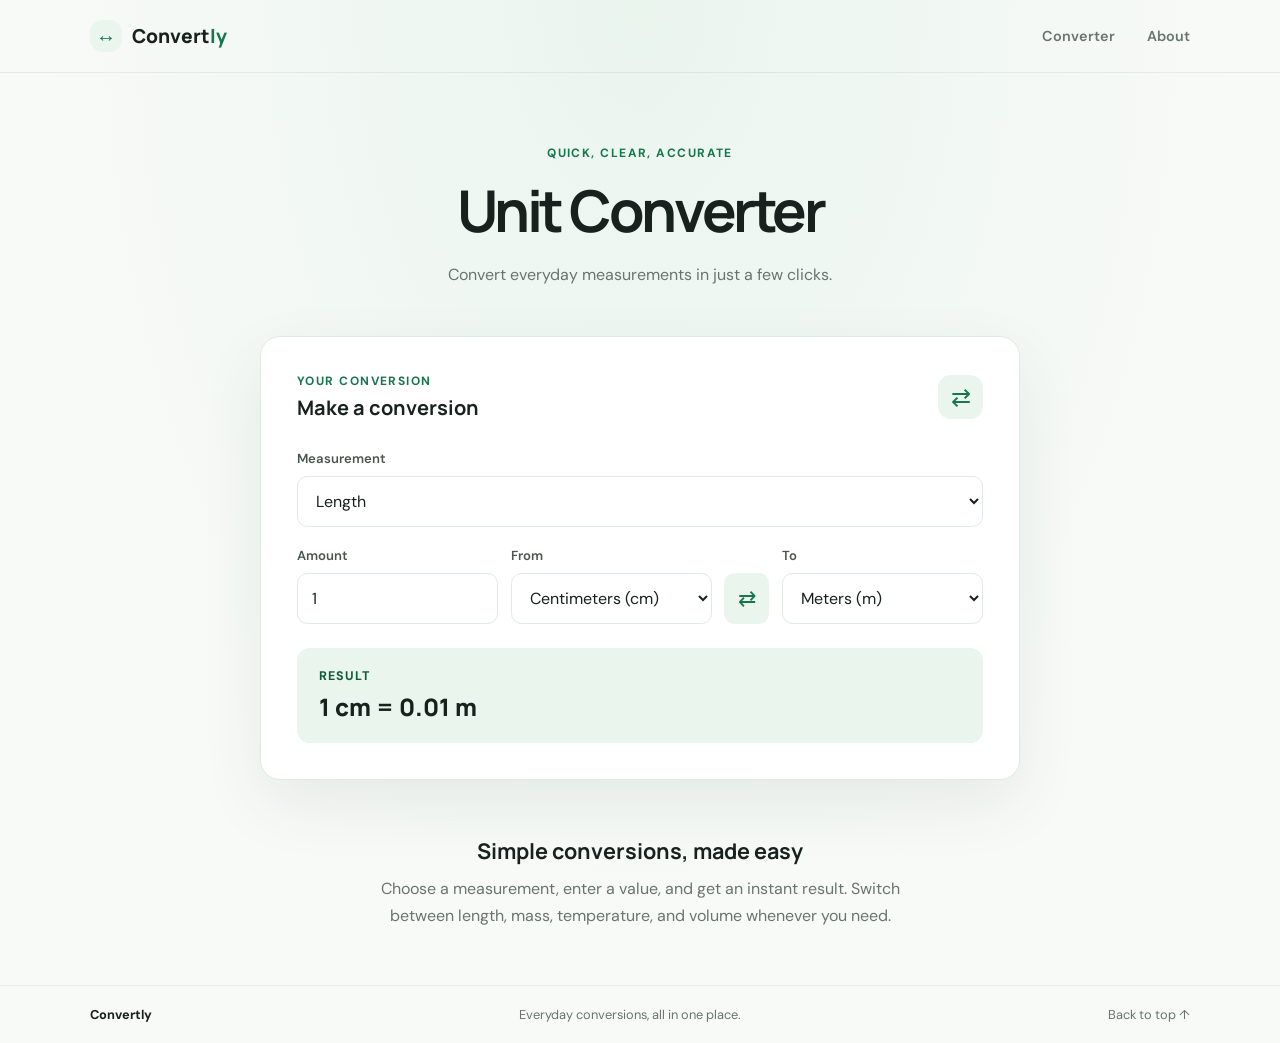
==== unit-converter.html @ 66345532 "Unit Converter First commit" ====
<!doctype html>
<html lang="en">
  <head>
    <meta charset="utf-8">
    <meta name="viewport" content="width=device-width, initial-scale=1">
    <meta name="description" content="A simple, easy-to-use unit converter.">
    <title>Unit Converter</title>
    <link rel="stylesheet" href="unit-converter.css">
    <script src="unit-converter.js" defer></script>
  </head>
  <body>
    <header class="site-header" id="top">
      <a class="brand" href="#top" aria-label="Unit Converter home">
        <span class="brand-mark" aria-hidden="true">↔</span>
        <span>Convert<span class="brand-accent">ly</span></span>
      </a>
      <nav class="site-nav" aria-label="Main navigation">
        <a href="#converter">Converter</a>
        <a href="#about">About</a>
      </nav>
    </header>

    <main>
      <section class="intro" aria-labelledby="page-title">
        <p class="eyebrow">Quick, clear, accurate</p>
        <h1 id="page-title">Unit Converter</h1>
        <p>Convert everyday measurements in just a few clicks.</p>
      </section>

      <section class="converter-card" id="converter" aria-labelledby="converter-title">
        <div class="card-heading">
          <div>
            <p class="eyebrow">Your conversion</p>
            <h2 id="converter-title">Make a conversion</h2>
          </div>
          <span class="card-icon" aria-hidden="true">⇄</span>
        </div>

        <div class="field category-field">
          <label for="category">Measurement</label>
          <select id="category" name="category">
            <option value="length">Length</option>
            <option value="mass">Mass</option>
            <option value="temperature">Temperature</option>
            <option value="volume">Volume</option>
          </select>
        </div>

        <div class="conversion-fields">
          <div class="field">
            <label for="amount">Amount</label>
            <input id="amount" name="amount" type="number" value="1" step="any" inputmode="decimal">
          </div>
          <div class="field">
            <label for="from-unit">From</label>
            <select id="from-unit" name="from-unit"></select>
          </div>
          <button class="swap-button" id="swap" type="button" aria-label="Swap units" title="Swap units">
            <span aria-hidden="true">⇄</span>
          </button>
          <div class="field">
            <label for="to-unit">To</label>
            <select id="to-unit" name="to-unit"></select>
          </div>
        </div>

        <div class="result" aria-live="polite" aria-atomic="true">
          <p class="result-label">Result</p>
          <output id="result" for="amount from-unit to-unit">100 cm = 1 m</output>
        </div>
      </section>

      <section class="about" id="about" aria-labelledby="about-title">
        <h2 id="about-title">Simple conversions, made easy</h2>
        <p>Choose a measurement, enter a value, and get an instant result. Switch between length, mass, temperature, and volume whenever you need.</p>
      </section>
    </main>

    <footer class="site-footer">
      <span>Convertly</span>
      <span>Everyday conversions, all in one place.</span>
      <a href="#top">Back to top ↑</a>
    </footer>
  </body>
</html>
---- unit-converter.css ----
@import url("https://fonts.googleapis.com/css2?family=DM+Sans:wght@400;500;600;700&family=Manrope:wght@500;600;700;800&display=swap");

:root {
  color-scheme: light;
  --ink: #17211d;
  --muted: #68756e;
  --green: #18764d;
  --green-dark: #105b3a;
  --mint: #eaf5ee;
  --line: #e1e9e3;
  --surface: #ffffff;
  font-family: "DM Sans", sans-serif;
  font-synthesis: none;
  text-rendering: optimizeLegibility;
}

* {
  box-sizing: border-box;
}

html {
  scroll-behavior: smooth;
}

body {
  min-width: 320px;
  min-height: 100vh;
  margin: 0;
  display: flex;
  flex-direction: column;
  color: var(--ink);
  background:
    radial-gradient(ellipse at 50% 0, #eaf5ee 0, transparent 38rem),
    #f8faf8;
}

a {
  color: inherit;
  text-decoration: none;
}

.site-header,
.site-footer {
  display: flex;
  align-items: center;
  justify-content: space-between;
  padding: 1.25rem max(6vw, calc((100vw - 1100px) / 2));
}

.site-header {
  border-bottom: 1px solid rgb(23 33 29 / 7%);
}

.brand {
  display: inline-flex;
  align-items: center;
  gap: 0.65rem;
  font-family: "Manrope", sans-serif;
  font-size: 1.2rem;
  font-weight: 800;
}

.brand-mark,
.card-icon {
  display: grid;
  place-items: center;
  color: var(--green);
  background: var(--mint);
  border-radius: 0.8rem;
}

.brand-mark {
  width: 2rem;
  height: 2rem;
  font-size: 1.25rem;
}

.brand-accent {
  color: var(--green);
}

.site-nav {
  display: flex;
  gap: 2rem;
  color: var(--muted);
  font-size: 0.9rem;
  font-weight: 600;
}

.site-nav a:hover,
.site-footer a:hover {
  color: var(--green);
}

main {
  width: min(100% - 2rem, 760px);
  margin: 0 auto;
  flex: 1;
}

.intro {
  padding: 4.5rem 1rem 2rem;
  text-align: center;
}

.eyebrow {
  margin: 0 0 0.65rem;
  color: var(--green);
  font-size: 0.75rem;
  font-weight: 700;
  letter-spacing: 0.12em;
  text-transform: uppercase;
}

h1,
h2,
p {
  margin-top: 0;
}

h1,
h2 {
  font-family: "Manrope", sans-serif;
}

h1 {
  margin-bottom: 0.7rem;
  font-size: clamp(2.4rem, 7vw, 3.6rem);
  letter-spacing: -0.06em;
}

.intro > p:last-child,
.about p {
  color: var(--muted);
  line-height: 1.7;
}

.converter-card {
  padding: clamp(1.25rem, 5vw, 2.25rem);
  background: var(--surface);
  border: 1px solid var(--line);
  border-radius: 1.25rem;
  box-shadow: 0 1.5rem 4rem rgb(24 64 42 / 8%);
}

.card-heading {
  display: flex;
  align-items: center;
  justify-content: space-between;
  margin-bottom: 1.8rem;
}

.card-heading .eyebrow {
  margin-bottom: 0.35rem;
}

.card-heading h2 {
  margin-bottom: 0;
  font-size: 1.25rem;
}

.card-icon {
  width: 2.8rem;
  height: 2.8rem;
  font-size: 1.5rem;
}

.field {
  display: grid;
  min-width: 0;
  gap: 0.55rem;
}

.field label {
  color: #48564e;
  font-size: 0.82rem;
  font-weight: 600;
}

.field select,
.field input {
  width: 100%;
  min-height: 3.2rem;
  padding: 0 0.9rem;
  color: var(--ink);
  background: #fff;
  border: 1px solid var(--line);
  border-radius: 0.65rem;
  font: inherit;
}

.field select:focus,
.field input:focus,
.swap-button:focus-visible,
a:focus-visible {
  outline: 3px solid rgb(24 118 77 / 25%);
  outline-offset: 2px;
  border-color: var(--green);
}

.category-field {
  margin-bottom: 1.25rem;
}

.conversion-fields {
  display: grid;
  grid-template-columns: minmax(0, 1fr) minmax(0, 1fr) 2.8rem minmax(0, 1fr);
  align-items: end;
  gap: 0.8rem;
}

.swap-button {
  width: 2.8rem;
  height: 3.2rem;
  color: var(--green);
  background: var(--mint);
  border: 0;
  border-radius: 0.65rem;
  cursor: pointer;
  font: inherit;
  font-size: 1.35rem;
}

.swap-button:hover {
  color: #fff;
  background: var(--green);
}

.result {
  margin-top: 1.5rem;
  padding: 1.25rem 1.4rem;
  background: var(--mint);
  border-radius: 0.8rem;
}

.result-label {
  margin-bottom: 0.35rem;
  color: var(--green-dark);
  font-size: 0.78rem;
  font-weight: 700;
  text-transform: uppercase;
  letter-spacing: 0.08em;
}

.result output {
  overflow-wrap: anywhere;
  font-family: "Manrope", sans-serif;
  font-size: clamp(1.1rem, 4vw, 1.5rem);
  font-weight: 800;
}

.about {
  max-width: 560px;
  margin: 3.5rem auto;
  text-align: center;
}

.about h2 {
  margin-bottom: 0.65rem;
  font-size: 1.35rem;
}

.site-footer {
  flex-wrap: wrap;
  gap: 0.75rem 1.5rem;
  color: var(--muted);
  border-top: 1px solid rgb(23 33 29 / 7%);
  font-size: 0.8rem;
}

.site-footer > span:first-child {
  color: var(--ink);
  font-weight: 700;
}

@media (max-width: 620px) {
  .site-header,
  .site-footer {
    padding-right: 1rem;
    padding-left: 1rem;
  }

  .intro {
    padding-top: 3.25rem;
  }

  .conversion-fields {
    grid-template-columns: minmax(0, 1fr) 2.8rem minmax(0, 1fr);
  }

  .conversion-fields .field:first-child {
    grid-column: 1 / -1;
  }

  .swap-button {
    grid-column: 2;
    grid-row: 2;
  }
}

@media (max-width: 400px) {
  .site-nav {
    gap: 1rem;
  }
}
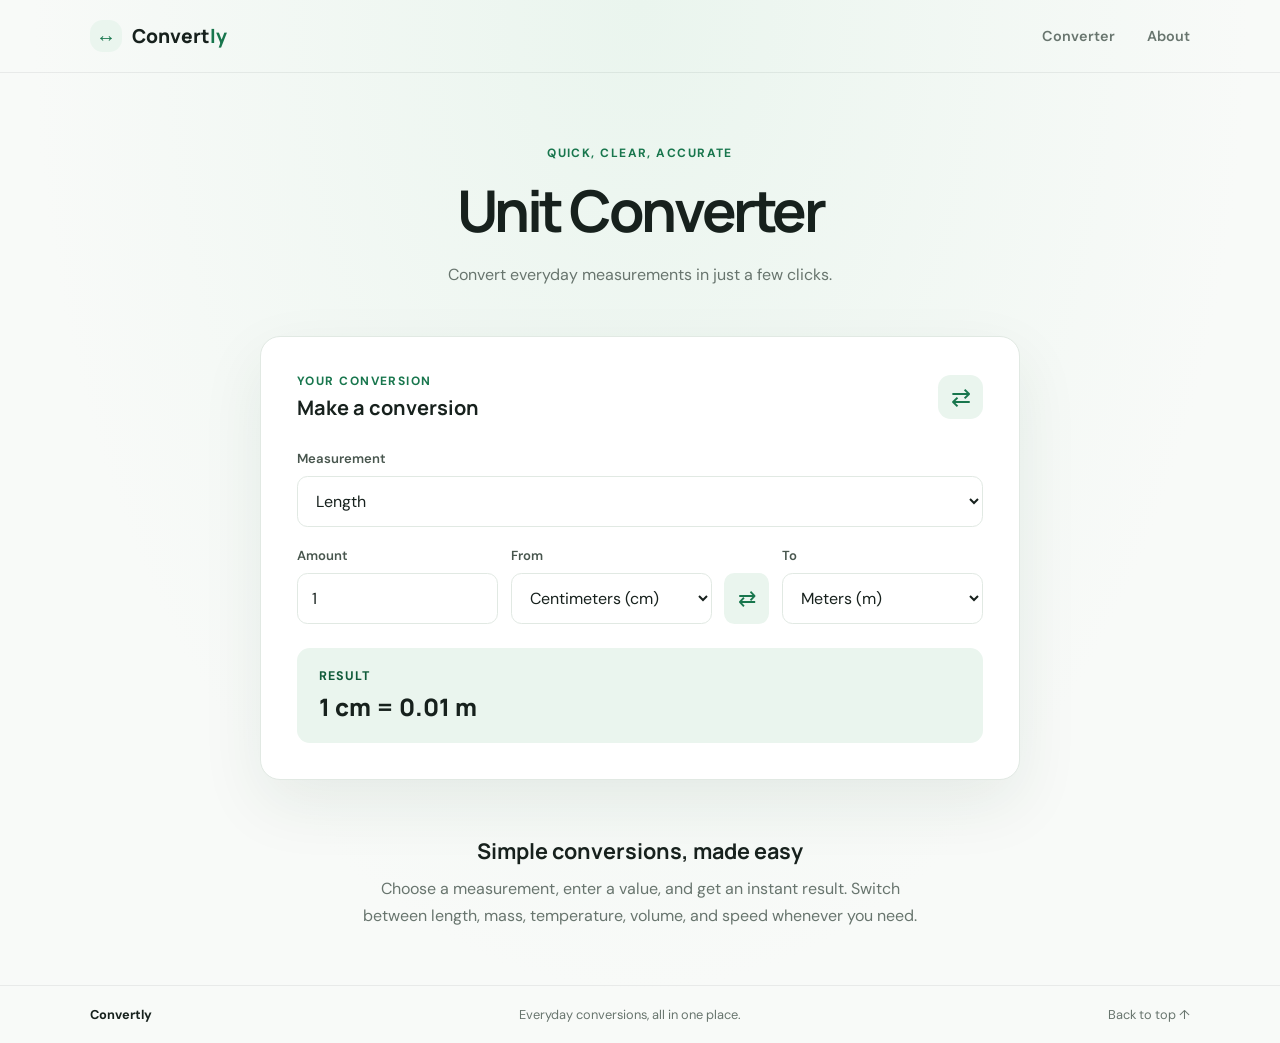
==== commit 7467bb49: "added Speed convertion function" ====
--- a/unit-converter.html
+++ b/unit-converter.html
@@ -43,6 +43,7 @@
             <option value="mass">Mass</option>
             <option value="temperature">Temperature</option>
             <option value="volume">Volume</option>
+            <option value="speed">Speed</option>
           </select>
         </div>
 
@@ -72,7 +73,7 @@
 
       <section class="about" id="about" aria-labelledby="about-title">
         <h2 id="about-title">Simple conversions, made easy</h2>
-        <p>Choose a measurement, enter a value, and get an instant result. Switch between length, mass, temperature, and volume whenever you need.</p>
+        <p>Choose a measurement, enter a value, and get an instant result. Switch between length, mass, temperature, volume, and speed whenever you need.</p>
       </section>
     </main>
 
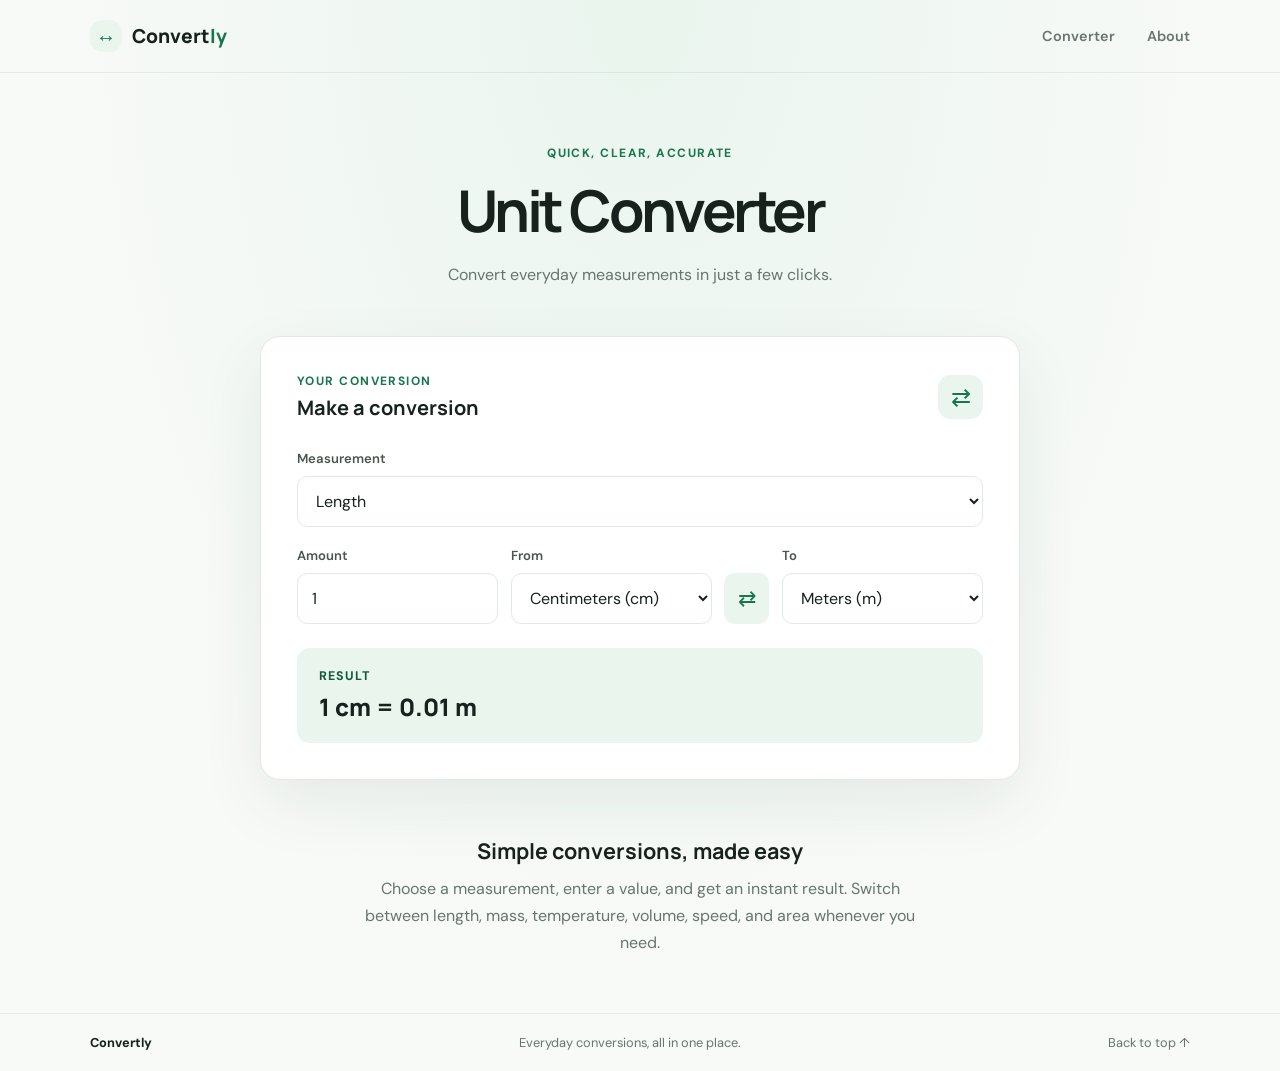
==== commit 824405af: "added Area converter" ====
--- a/unit-converter.html
+++ b/unit-converter.html
@@ -44,6 +44,7 @@
             <option value="temperature">Temperature</option>
             <option value="volume">Volume</option>
             <option value="speed">Speed</option>
+            <option value="area">Area</option>
           </select>
         </div>
 
@@ -73,7 +74,7 @@
 
       <section class="about" id="about" aria-labelledby="about-title">
         <h2 id="about-title">Simple conversions, made easy</h2>
-        <p>Choose a measurement, enter a value, and get an instant result. Switch between length, mass, temperature, volume, and speed whenever you need.</p>
+        <p>Choose a measurement, enter a value, and get an instant result. Switch between length, mass, temperature, volume, speed, and area whenever you need.</p>
       </section>
     </main>
 
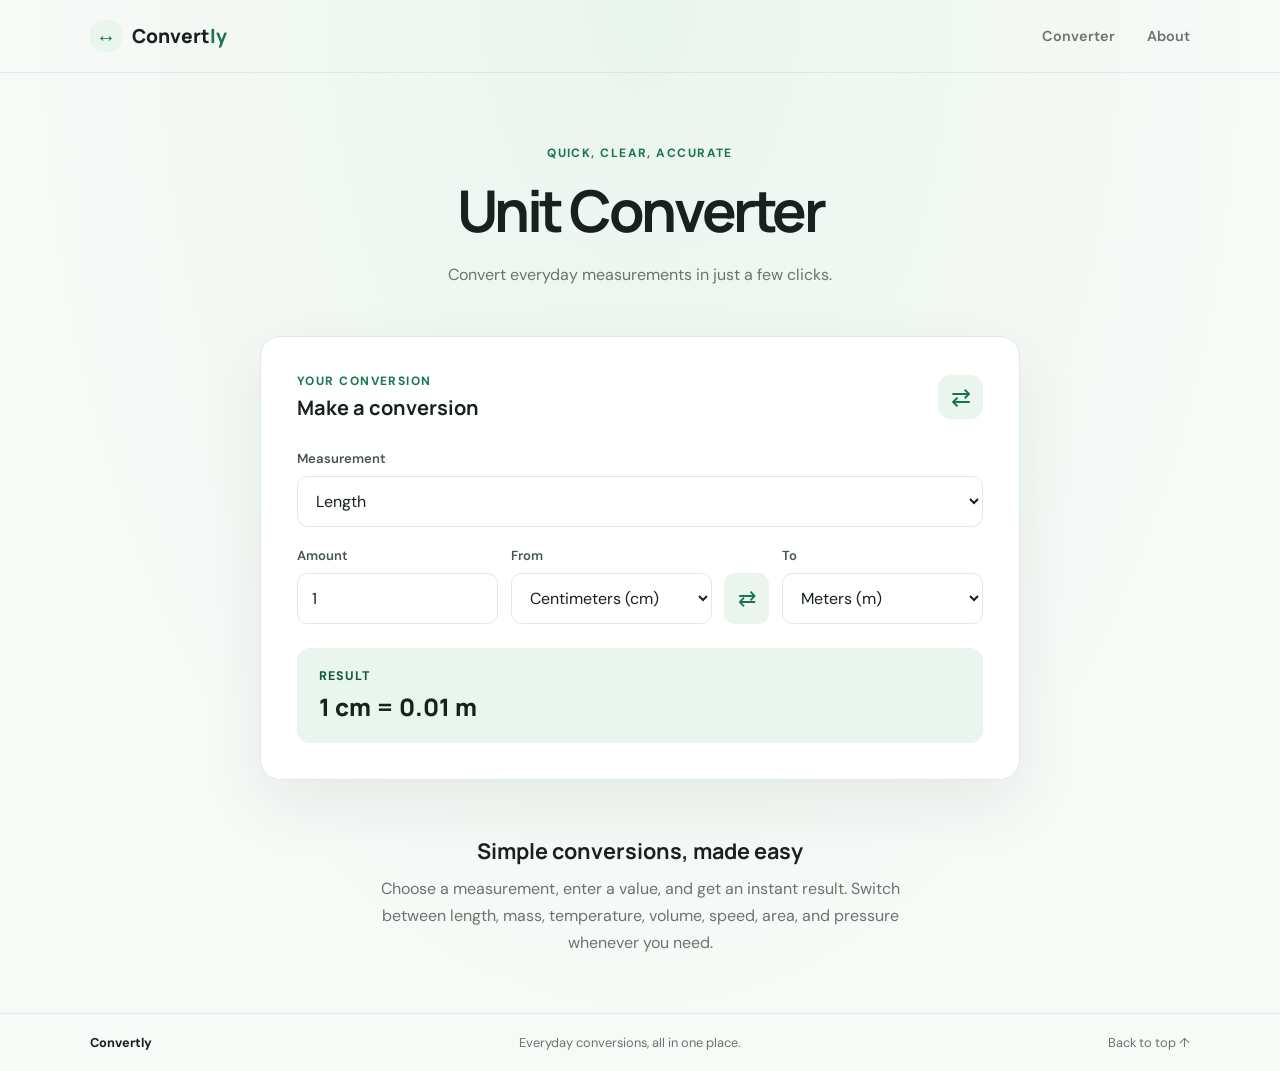
==== commit 353a67d0: "adedded pressure converter" ====
--- a/unit-converter.html
+++ b/unit-converter.html
@@ -45,6 +45,7 @@
             <option value="volume">Volume</option>
             <option value="speed">Speed</option>
             <option value="area">Area</option>
+            <option value="pressure">Pressure</option>
           </select>
         </div>
 
@@ -74,7 +75,7 @@
 
       <section class="about" id="about" aria-labelledby="about-title">
         <h2 id="about-title">Simple conversions, made easy</h2>
-        <p>Choose a measurement, enter a value, and get an instant result. Switch between length, mass, temperature, volume, speed, and area whenever you need.</p>
+        <p>Choose a measurement, enter a value, and get an instant result. Switch between length, mass, temperature, volume, speed, area, and pressure whenever you need.</p>
       </section>
     </main>
 
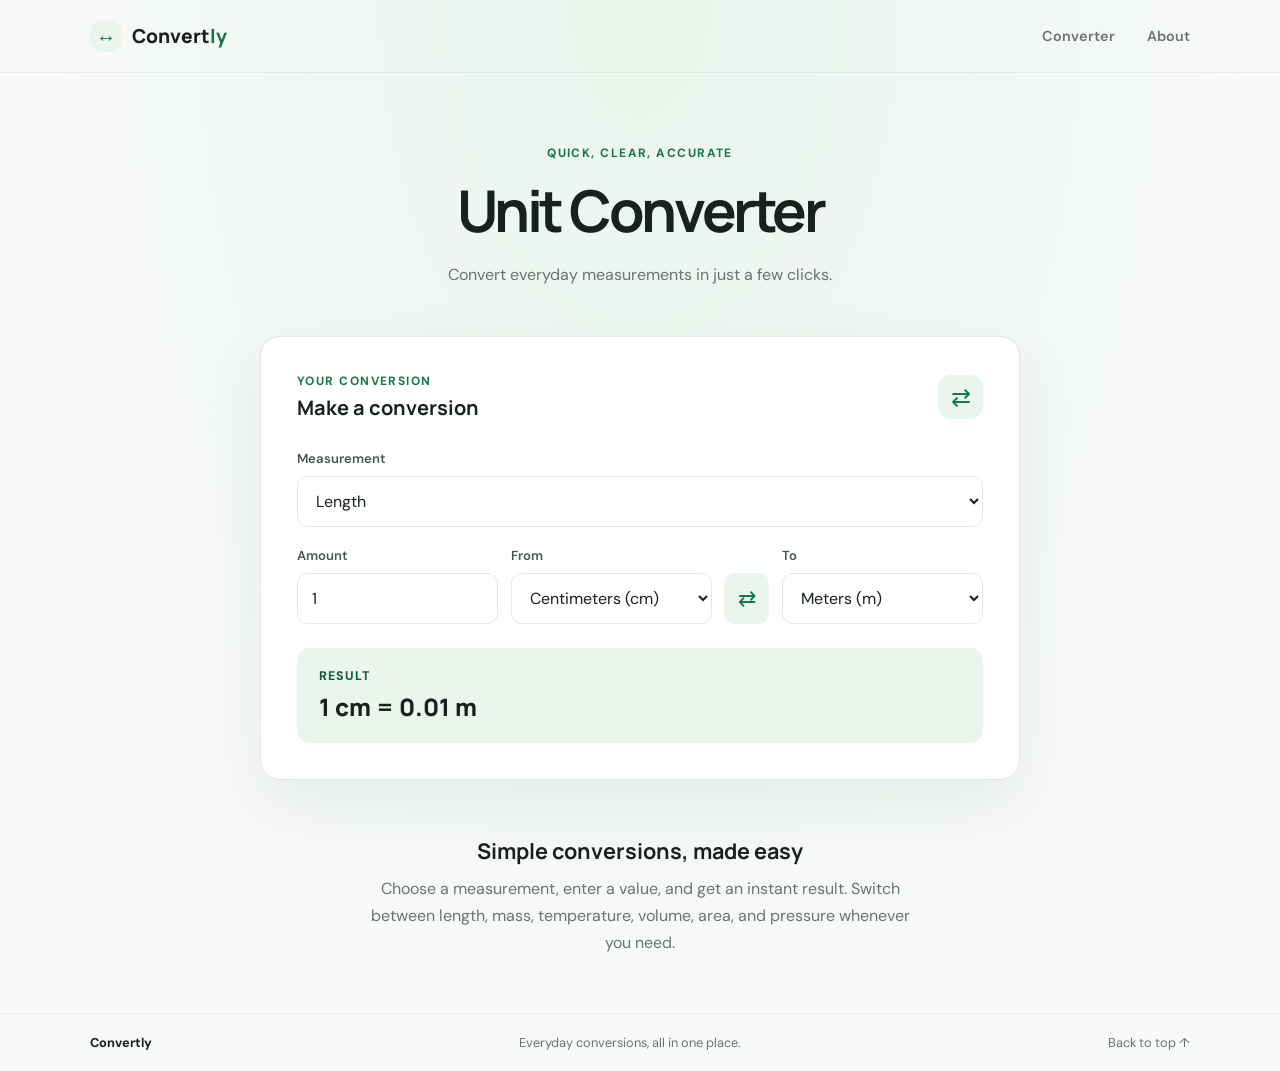
==== commit 59f764d9: "removed speed converter totaly" ====
--- a/unit-converter.html
+++ b/unit-converter.html
@@ -43,7 +43,6 @@
             <option value="mass">Mass</option>
             <option value="temperature">Temperature</option>
             <option value="volume">Volume</option>
-            <option value="speed">Speed</option>
             <option value="area">Area</option>
             <option value="pressure">Pressure</option>
           </select>
@@ -75,7 +74,7 @@
 
       <section class="about" id="about" aria-labelledby="about-title">
         <h2 id="about-title">Simple conversions, made easy</h2>
-        <p>Choose a measurement, enter a value, and get an instant result. Switch between length, mass, temperature, volume, speed, area, and pressure whenever you need.</p>
+        <p>Choose a measurement, enter a value, and get an instant result. Switch between length, mass, temperature, volume, area, and pressure whenever you need.</p>
       </section>
     </main>
 
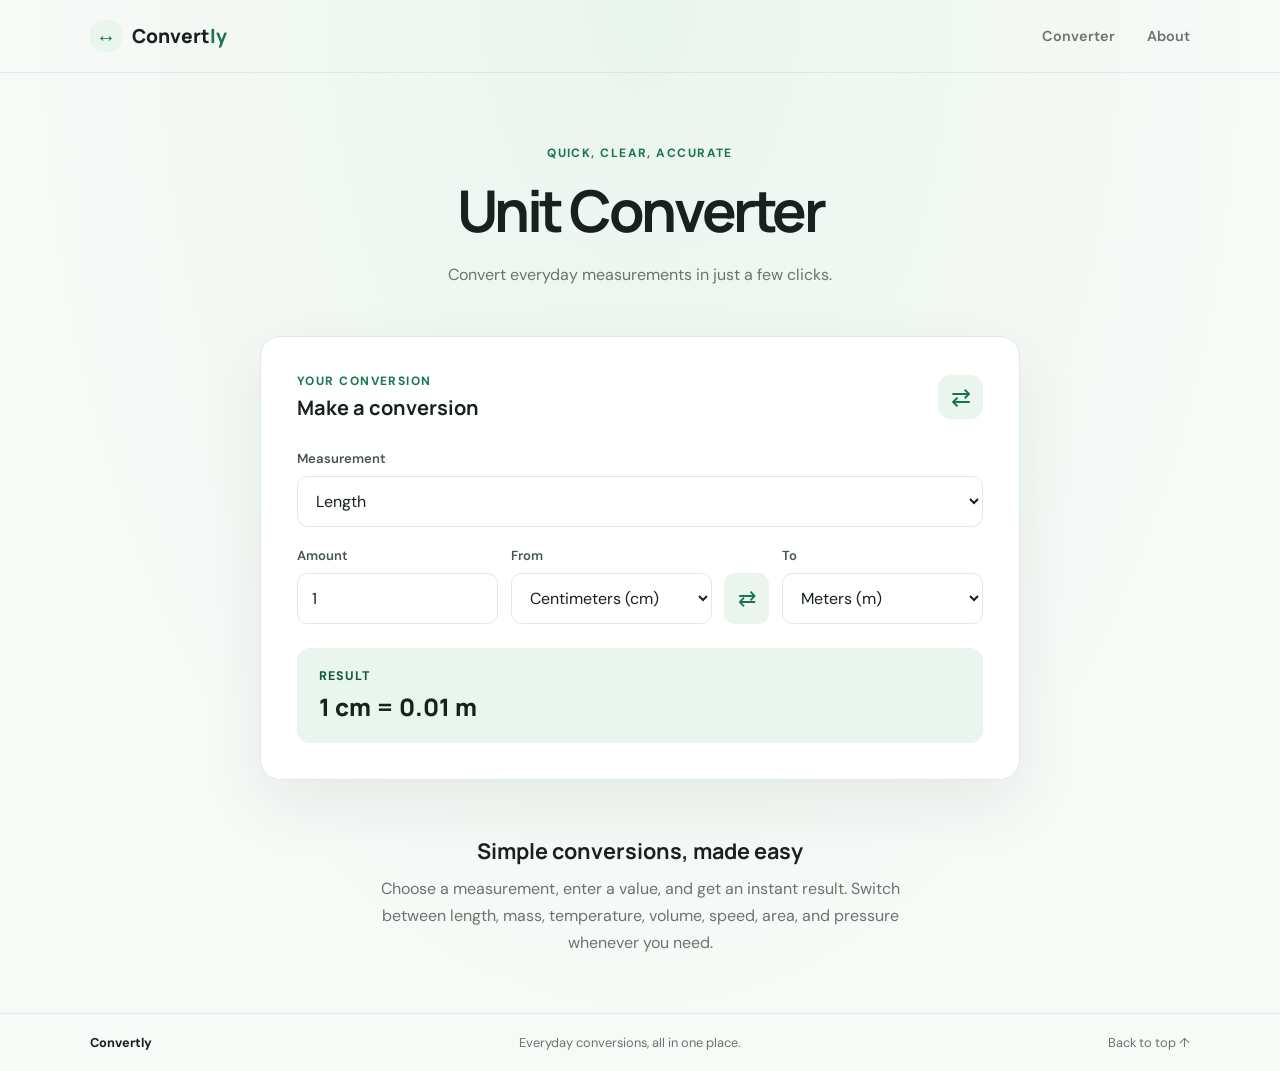
==== commit e02e1338: "restored speed convertor" ====
--- a/unit-converter.html
+++ b/unit-converter.html
@@ -43,6 +43,7 @@
             <option value="mass">Mass</option>
             <option value="temperature">Temperature</option>
             <option value="volume">Volume</option>
+            <option value="speed">Speed</option>
             <option value="area">Area</option>
             <option value="pressure">Pressure</option>
           </select>
@@ -74,7 +75,7 @@
 
       <section class="about" id="about" aria-labelledby="about-title">
         <h2 id="about-title">Simple conversions, made easy</h2>
-        <p>Choose a measurement, enter a value, and get an instant result. Switch between length, mass, temperature, volume, area, and pressure whenever you need.</p>
+        <p>Choose a measurement, enter a value, and get an instant result. Switch between length, mass, temperature, volume, speed, area, and pressure whenever you need.</p>
       </section>
     </main>
 
